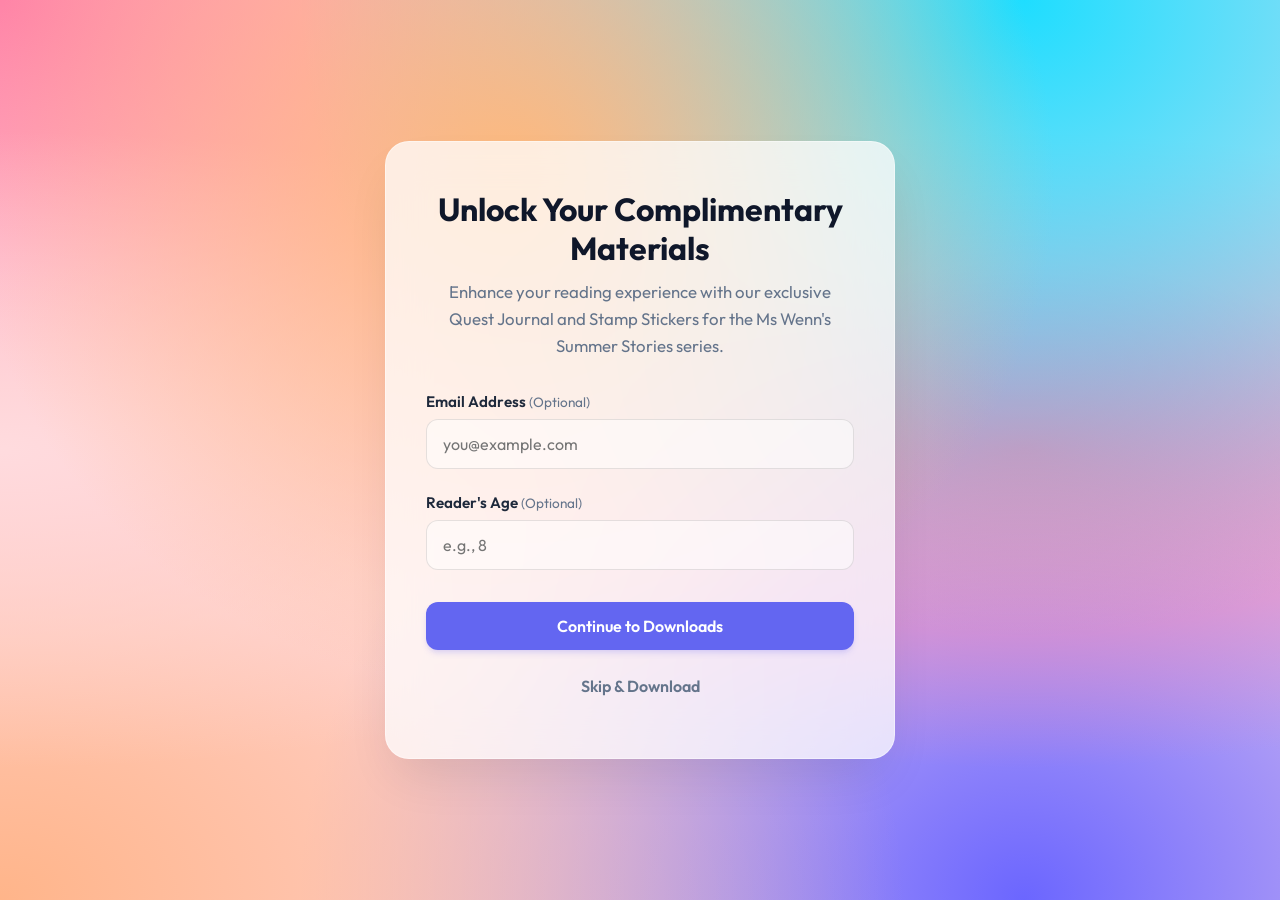
==== index.html @ 92ceae3c "Update index.html" ====
<!DOCTYPE html>
<html lang="en">
<head>
    <meta charset="UTF-8">
    <meta name="viewport" content="width=device-width, initial-scale=1.0">
    <title>Ms Wenn's Summer Stories - Complimentary Downloads</title>
    <meta name="description" content="Download complimentary materials like the Quest Journal and Stamp Stickers for the Ms Wenn's Summer Stories books.">
    
    <!-- Google Fonts: Outfit -->
    <link rel="preconnect" href="https://fonts.googleapis.com">
    <link rel="preconnect" href="https://fonts.gstatic.com" crossorigin>
    <link href="https://fonts.googleapis.com/css2?family=Outfit:wght@300;400;600;700&display=swap" rel="stylesheet">
    
    <link rel="stylesheet" href="style.css">
</head>
<body>
    <div class="background-mesh"></div>
    
    <main class="container">
        <div class="glass-card">
            <header class="header">
                <h1>Unlock Your Complimentary Materials</h1>
                <p>Enhance your reading experience with our exclusive Quest Journal and Stamp Stickers for the Ms Wenn's Summer Stories series.</p>
            </header>

            <!-- Form Section -->
            <section id="form-section" class="active">
                <form id="reader-form" action="https://formspree.io/f/xykqrldy" method="POST">
                    <div class="input-group">
                        <label for="email">Email Address <span class="optional">(Optional)</span></label>
                        <input type="email" id="email" name="email" placeholder="you@example.com">
                    </div>
                    <div class="input-group">
                        <label for="age">Reader's Age <span class="optional">(Optional)</span></label>
                        <input type="number" id="age" name="age" placeholder="e.g., 8" min="1" max="100">
                    </div>
                    <div class="button-group">
                        <button type="submit" class="btn btn-primary" id="btn-submit">Continue to Downloads</button>
                        <button type="button" class="btn btn-text" id="btn-skip">Skip & Download</button>
                    </div>
                </form>
            </section>

            <!-- Download Section (Hidden by default) -->
            <section id="download-section" class="hidden">
                <div class="success-message">
                    <svg xmlns="http://www.w3.org/2000/svg" width="48" height="48" viewBox="0 0 24 24" fill="none" stroke="currentColor" stroke-width="2" stroke-linecap="round" stroke-linejoin="round" class="check-icon"><polyline points="20 6 9 17 4 12"></polyline></svg>
                    <h2>You're all set!</h2>
                    <p>Your complimentary PDFs are ready for download.</p>
                </div>
                
                <div class="download-links">
                    <a href="Miss Wren's Summer Stories - Quest Journal.pdf" download class="btn btn-download">
                        <svg xmlns="http://www.w3.org/2000/svg" width="20" height="20" viewBox="0 0 24 24" fill="none" stroke="currentColor" stroke-width="2" stroke-linecap="round" stroke-linejoin="round"><path d="M21 15v4a2 2 0 0 1-2 2H5a2 2 0 0 1-2-2v-4"></path><polyline points="7 10 12 15 17 10"></polyline><line x1="12" y1="15" x2="12" y2="3"></line></svg>
                        Download Quest Journal
                    </a>
                    <a href="Miss Wren's Summer Stories - Stamp Stickers.pdf" download class="btn btn-download">
                        <svg xmlns="http://www.w3.org/2000/svg" width="20" height="20" viewBox="0 0 24 24" fill="none" stroke="currentColor" stroke-width="2" stroke-linecap="round" stroke-linejoin="round"><path d="M21 15v4a2 2 0 0 1-2 2H5a2 2 0 0 1-2-2v-4"></path><polyline points="7 10 12 15 17 10"></polyline><line x1="12" y1="15" x2="12" y2="3"></line></svg>
                        Download Stamp Stickers
                    </a>
                </div>
            </section>
        </div>
    </main>

    <script src="script.js"></script>
</body>
</html>
---- style.css ----
:root {
    --primary: #6366f1;
    --primary-hover: #4f46e5;
    --text-main: #1e293b;
    --text-muted: #64748b;
    --bg-input: rgba(255, 255, 255, 0.5);
    --glass-bg: rgba(255, 255, 255, 0.75);
    --glass-border: rgba(255, 255, 255, 0.4);
    --shadow: 0 25px 50px -12px rgba(0, 0, 0, 0.1);
}

* {
    margin: 0;
    padding: 0;
    box-sizing: border-box;
}

body {
    font-family: 'Outfit', sans-serif;
    color: var(--text-main);
    min-height: 100vh;
    display: flex;
    justify-content: center;
    align-items: center;
    position: relative;
    overflow-x: hidden;
    background: #f8fafc;
}

/* Beautiful vibrant animated background */
.background-mesh {
    position: absolute;
    top: 0;
    left: 0;
    width: 100%;
    height: 100%;
    background-color: #ffdeeb;
    background-image: 
        radial-gradient(at 40% 20%, hsla(28,100%,74%,1) 0px, transparent 50%),
        radial-gradient(at 80% 0%, hsla(189,100%,56%,1) 0px, transparent 50%),
        radial-gradient(at 0% 50%, hsla(355,100%,93%,1) 0px, transparent 50%),
        radial-gradient(at 80% 50%, hsla(340,100%,76%,1) 0px, transparent 50%),
        radial-gradient(at 0% 100%, hsla(22,100%,77%,1) 0px, transparent 50%),
        radial-gradient(at 80% 100%, hsla(242,100%,70%,1) 0px, transparent 50%),
        radial-gradient(at 0% 0%, hsla(343,100%,76%,1) 0px, transparent 50%);
    z-index: -1;
    animation: pulse 15s ease-in-out infinite alternate;
}

@keyframes pulse {
    0% { transform: scale(1); }
    100% { transform: scale(1.05); }
}

.container {
    width: 100%;
    max-width: 550px;
    padding: 20px;
    z-index: 1;
}

/* Glassmorphism Card */
.glass-card {
    background: var(--glass-bg);
    backdrop-filter: blur(20px);
    -webkit-backdrop-filter: blur(20px);
    border: 1px solid var(--glass-border);
    border-radius: 24px;
    padding: 48px 40px;
    box-shadow: var(--shadow);
    transition: all 0.3s ease;
}

.header {
    text-align: center;
    margin-bottom: 32px;
}

.header h1 {
    font-size: 2rem;
    font-weight: 700;
    margin-bottom: 12px;
    color: #0f172a;
    line-height: 1.2;
}

.header p {
    font-size: 1.05rem;
    color: var(--text-muted);
    line-height: 1.6;
}

/* Form Styles */
.input-group {
    margin-bottom: 24px;
}

.input-group label {
    display: block;
    font-weight: 600;
    margin-bottom: 8px;
    font-size: 0.95rem;
}

.optional {
    font-weight: 400;
    color: var(--text-muted);
    font-size: 0.85rem;
}

.input-group input {
    width: 100%;
    padding: 14px 16px;
    border-radius: 12px;
    border: 1px solid rgba(0, 0, 0, 0.1);
    background: var(--bg-input);
    font-family: 'Outfit', sans-serif;
    font-size: 1rem;
    transition: all 0.2s;
    outline: none;
}

.input-group input:focus {
    border-color: var(--primary);
    box-shadow: 0 0 0 4px rgba(99, 102, 241, 0.1);
    background: white;
}

/* Buttons */
.button-group {
    display: flex;
    flex-direction: column;
    gap: 12px;
    margin-top: 32px;
}

.btn {
    display: inline-flex;
    align-items: center;
    justify-content: center;
    gap: 8px;
    width: 100%;
    padding: 14px 24px;
    border-radius: 12px;
    font-family: 'Outfit', sans-serif;
    font-size: 1rem;
    font-weight: 600;
    cursor: pointer;
    transition: all 0.2s;
    border: none;
    text-decoration: none;
}

.btn-primary {
    background: var(--primary);
    color: white;
    box-shadow: 0 4px 6px -1px rgba(99, 102, 241, 0.2), 0 2px 4px -2px rgba(99, 102, 241, 0.1);
}

.btn-primary:hover {
    background: var(--primary-hover);
    transform: translateY(-2px);
    box-shadow: 0 10px 15px -3px rgba(99, 102, 241, 0.3), 0 4px 6px -4px rgba(99, 102, 241, 0.2);
}

.btn-text {
    background: transparent;
    color: var(--text-muted);
}

.btn-text:hover {
    color: var(--text-main);
    background: rgba(0,0,0,0.05);
}

.btn-download {
    background: #0f172a;
    color: white;
    margin-bottom: 12px;
}

.btn-download:hover {
    background: #1e293b;
    transform: translateY(-2px);
    box-shadow: 0 10px 15px -3px rgba(0, 0, 0, 0.2);
}

/* Transitions for sections */
.active {
    display: block;
    animation: fadeIn 0.4s ease forwards;
}

.hidden {
    display: none;
}

@keyframes fadeIn {
    from { opacity: 0; transform: translateY(10px); }
    to { opacity: 1; transform: translateY(0); }
}

/* Success Message */
.success-message {
    text-align: center;
    margin-bottom: 32px;
}

.check-icon {
    color: #10b981;
    margin-bottom: 16px;
    background: rgba(16, 185, 129, 0.1);
    padding: 12px;
    border-radius: 50%;
}

.success-message h2 {
    font-size: 1.5rem;
    margin-bottom: 8px;
    color: #0f172a;
}

.success-message p {
    color: var(--text-muted);
}

@media (max-width: 600px) {
    .glass-card {
        padding: 32px 24px;
        border-radius: 20px;
    }
}
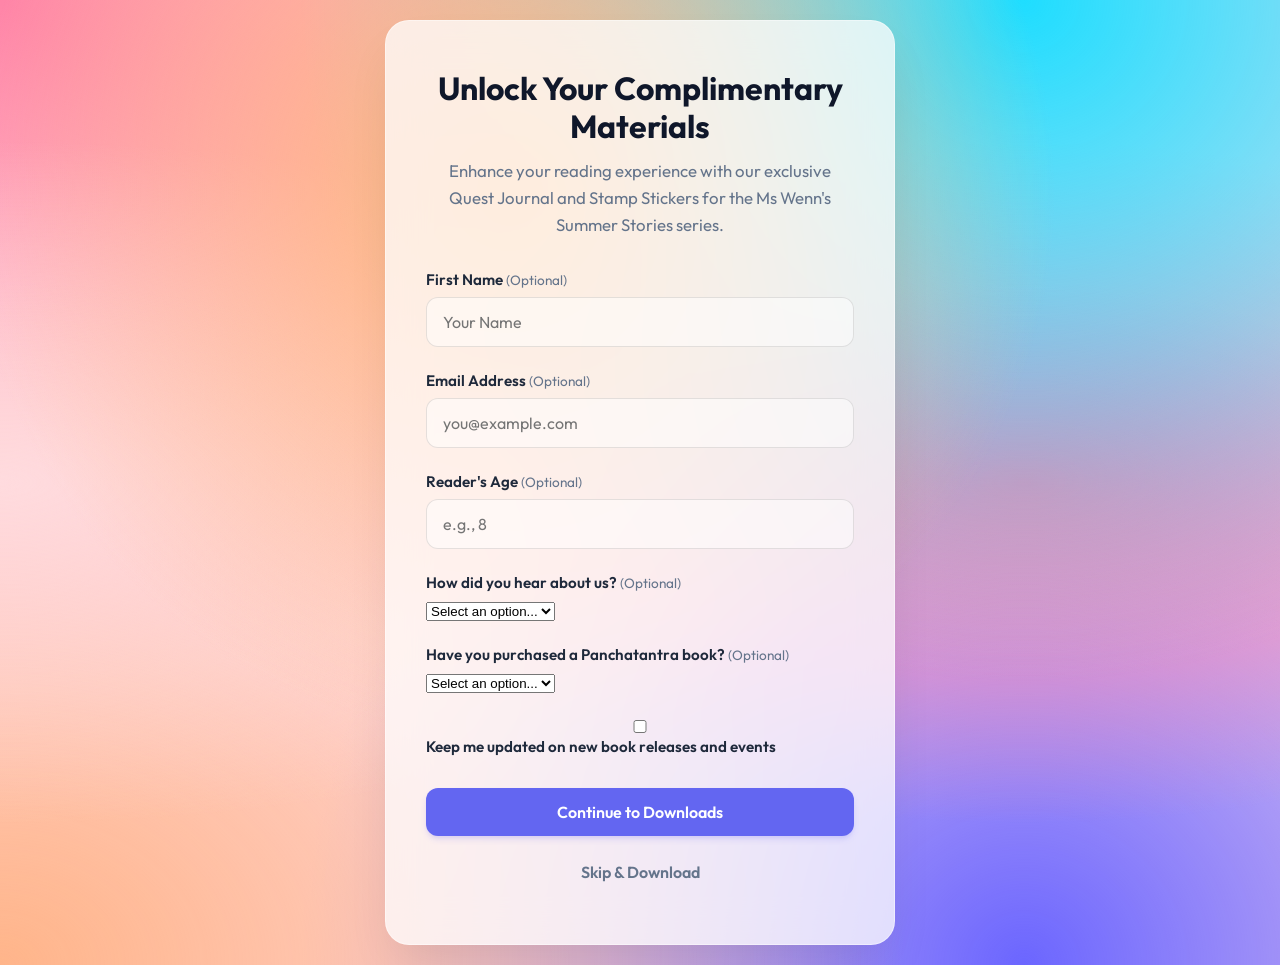
==== commit 4cc4b1f3: "Update index.html" ====
--- a/index.html
+++ b/index.html
@@ -27,12 +27,39 @@
             <section id="form-section" class="active">
                 <form id="reader-form" action="https://formspree.io/f/xykqrldy" method="POST">
                     <div class="input-group">
+                        <label for="name">First Name <span class="optional">(Optional)</span></label>
+                        <input type="text" id="name" name="name" placeholder="Your Name">
+                    </div>
+                    <div class="input-group">
                         <label for="email">Email Address <span class="optional">(Optional)</span></label>
                         <input type="email" id="email" name="email" placeholder="you@example.com">
                     </div>
                     <div class="input-group">
                         <label for="age">Reader's Age <span class="optional">(Optional)</span></label>
                         <input type="number" id="age" name="age" placeholder="e.g., 8" min="1" max="100">
+                    </div>
+                    <div class="input-group">
+                        <label for="source">How did you hear about us? <span class="optional">(Optional)</span></label>
+                        <select id="source" name="source">
+                            <option value="" disabled selected>Select an option...</option>
+                            <option value="amazon">Amazon</option>
+                            <option value="bookstore">Bookstore</option>
+                            <option value="social_media">Social Media</option>
+                            <option value="friend">Friend / Family</option>
+                            <option value="other">Other</option>
+                        </select>
+                    </div>
+                    <div class="input-group">
+                        <label for="purchased">Have you purchased a Panchatantra book? <span class="optional">(Optional)</span></label>
+                        <select id="purchased" name="purchased">
+                            <option value="" disabled selected>Select an option...</option>
+                            <option value="yes">Yes</option>
+                            <option value="no">No, not yet</option>
+                        </select>
+                    </div>
+                    <div class="input-group checkbox-group">
+                        <input type="checkbox" id="newsletter" name="newsletter" value="yes">
+                        <label for="newsletter">Keep me updated on new book releases and events</label>
                     </div>
                     <div class="button-group">
                         <button type="submit" class="btn btn-primary" id="btn-submit">Continue to Downloads</button>
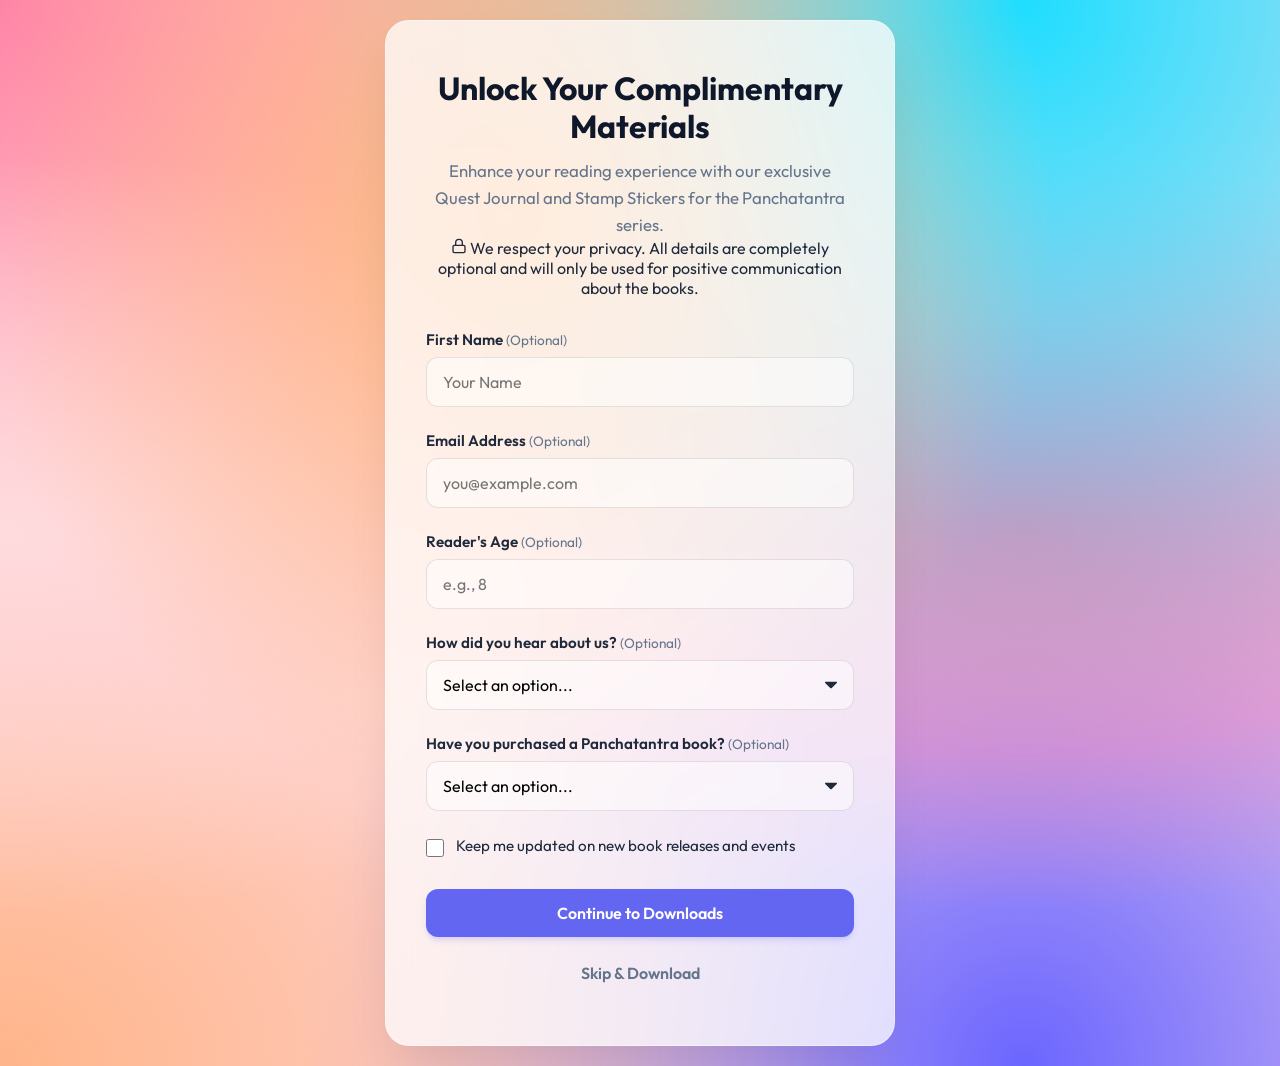
==== commit 7435b86d: "Update index.html" ====
--- a/index.html
+++ b/index.html
@@ -20,7 +20,11 @@
         <div class="glass-card">
             <header class="header">
                 <h1>Unlock Your Complimentary Materials</h1>
-                <p>Enhance your reading experience with our exclusive Quest Journal and Stamp Stickers for the Ms Wenn's Summer Stories series.</p>
+                <p>Enhance your reading experience with our exclusive Quest Journal and Stamp Stickers for the Panchatantra series.</p>
+                <div class="privacy-note">
+                    <svg xmlns="http://www.w3.org/2000/svg" width="16" height="16" viewBox="0 0 24 24" fill="none" stroke="currentColor" stroke-width="2" stroke-linecap="round" stroke-linejoin="round"><rect x="3" y="11" width="18" height="11" rx="2" ry="2"></rect><path d="M7 11V7a5 5 0 0 1 10 0v4"></path></svg>
+                    <span>We respect your privacy. All details are completely optional and will only be used for positive communication about the books.</span>
+                </div>
             </header>
 
             <!-- Form Section -->
--- a/style.css
+++ b/style.css
@@ -108,7 +108,10 @@
     font-size: 0.85rem;
 }
 
-.input-group input {
+.input-group input[type="text"],
+.input-group input[type="email"],
+.input-group input[type="number"],
+.input-group select {
     width: 100%;
     padding: 14px 16px;
     border-radius: 12px;
@@ -118,12 +121,47 @@
     font-size: 1rem;
     transition: all 0.2s;
     outline: none;
-}
-
-.input-group input:focus {
+    -webkit-appearance: none;
+    -moz-appearance: none;
+    appearance: none;
+}
+
+.input-group select {
+    background-image: url("data:image/svg+xml;charset=US-ASCII,%3Csvg%20xmlns%3D%22http%3A%2F%2Fwww.w3.org%2F2000%2Fsvg%22%20width%3D%22292.4%22%20height%3D%22292.4%22%3E%3Cpath%20fill%3D%22%231e293b%22%20d%3D%22M287%2069.4a17.6%2017.6%200%200%200-13-5.4H18.4c-5%200-9.3%201.8-12.9%205.4A17.6%2017.6%200%200%200%200%2082.2c0%205%201.8%209.3%205.4%2012.9l128%20127.9c3.6%203.6%207.8%205.4%2012.8%205.4s9.2-1.8%2012.8-5.4L287%2095c3.5-3.5%205.4-7.8%205.4-12.8%200-5-1.9-9.2-5.5-12.8z%22%2F%3E%3C%2Fsvg%3E");
+    background-repeat: no-repeat;
+    background-position: right 16px top 50%;
+    background-size: 12px auto;
+}
+
+.input-group input[type="text"]:focus,
+.input-group input[type="email"]:focus,
+.input-group input[type="number"]:focus,
+.input-group select:focus {
     border-color: var(--primary);
     box-shadow: 0 0 0 4px rgba(99, 102, 241, 0.1);
     background: white;
+}
+
+.checkbox-group {
+    display: flex;
+    align-items: flex-start;
+    gap: 12px;
+}
+
+.checkbox-group input[type="checkbox"] {
+    margin-top: 4px;
+    width: 18px;
+    height: 18px;
+    accent-color: var(--primary);
+    cursor: pointer;
+}
+
+.checkbox-group label {
+    margin-bottom: 0;
+    font-weight: 400;
+    color: var(--text-main);
+    line-height: 1.4;
+    cursor: pointer;
 }
 
 /* Buttons */
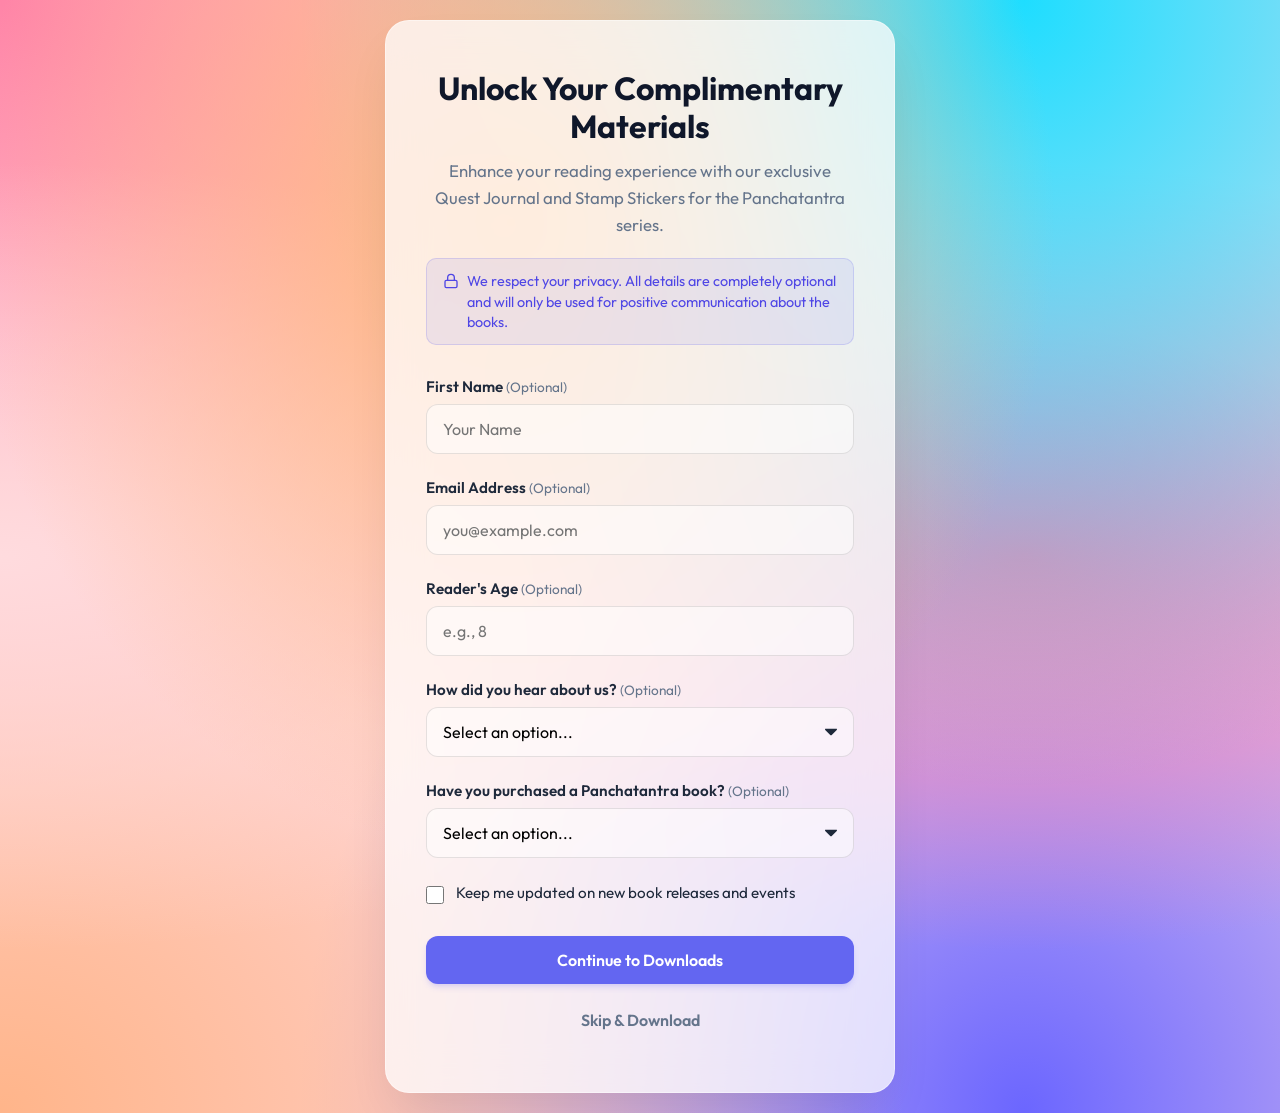
==== commit cfc96959: "updated" ====
--- a/index.html
+++ b/index.html
@@ -3,8 +3,8 @@
 <head>
     <meta charset="UTF-8">
     <meta name="viewport" content="width=device-width, initial-scale=1.0">
-    <title>Ms Wenn's Summer Stories - Complimentary Downloads</title>
-    <meta name="description" content="Download complimentary materials like the Quest Journal and Stamp Stickers for the Ms Wenn's Summer Stories books.">
+    <title>Ms Wren's Summer Stories - Complimentary Downloads</title>
+    <meta name="description" content="Download complimentary materials like the Quest Journal and Stamp Stickers for the Ms Wren's Summer Stories books.">
     
     <!-- Google Fonts: Outfit -->
     <link rel="preconnect" href="https://fonts.googleapis.com">
@@ -65,6 +65,10 @@
                         <input type="checkbox" id="newsletter" name="newsletter" value="yes">
                         <label for="newsletter">Keep me updated on new book releases and events</label>
                     </div>
+                    <div id="form-error" class="form-error hidden">
+                        <svg xmlns="http://www.w3.org/2000/svg" width="16" height="16" viewBox="0 0 24 24" fill="none" stroke="currentColor" stroke-width="2" stroke-linecap="round" stroke-linejoin="round"><circle cx="12" cy="12" r="10"></circle><line x1="12" y1="8" x2="12" y2="12"></line><line x1="12" y1="16" x2="12.01" y2="16"></line></svg>
+                        <span>Please provide an email to subscribe, or click 'Skip & Download' to proceed directly.</span>
+                    </div>
                     <div class="button-group">
                         <button type="submit" class="btn btn-primary" id="btn-submit">Continue to Downloads</button>
                         <button type="button" class="btn btn-text" id="btn-skip">Skip & Download</button>
@@ -77,18 +81,35 @@
                 <div class="success-message">
                     <svg xmlns="http://www.w3.org/2000/svg" width="48" height="48" viewBox="0 0 24 24" fill="none" stroke="currentColor" stroke-width="2" stroke-linecap="round" stroke-linejoin="round" class="check-icon"><polyline points="20 6 9 17 4 12"></polyline></svg>
                     <h2>You're all set!</h2>
-                    <p>Your complimentary PDFs are ready for download.</p>
+                    <p>You can securely view and print the materials right here in your browser, or download the PDF versions to your computer.</p>
                 </div>
                 
-                <div class="download-links">
-                    <a href="Miss Wren's Summer Stories - Quest Journal.pdf" download class="btn btn-download">
-                        <svg xmlns="http://www.w3.org/2000/svg" width="20" height="20" viewBox="0 0 24 24" fill="none" stroke="currentColor" stroke-width="2" stroke-linecap="round" stroke-linejoin="round"><path d="M21 15v4a2 2 0 0 1-2 2H5a2 2 0 0 1-2-2v-4"></path><polyline points="7 10 12 15 17 10"></polyline><line x1="12" y1="15" x2="12" y2="3"></line></svg>
-                        Download Quest Journal
-                    </a>
-                    <a href="Miss Wren's Summer Stories - Stamp Stickers.pdf" download class="btn btn-download">
-                        <svg xmlns="http://www.w3.org/2000/svg" width="20" height="20" viewBox="0 0 24 24" fill="none" stroke="currentColor" stroke-width="2" stroke-linecap="round" stroke-linejoin="round"><path d="M21 15v4a2 2 0 0 1-2 2H5a2 2 0 0 1-2-2v-4"></path><polyline points="7 10 12 15 17 10"></polyline><line x1="12" y1="15" x2="12" y2="3"></line></svg>
-                        Download Stamp Stickers
-                    </a>
+                <div class="download-group">
+                    <h3>Quest Journal</h3>
+                    <div class="button-row">
+                        <a href="Miss_Wren_s_Summer_Stories_-_Quest_Journal.html" target="_blank" class="btn btn-secondary">
+                            <svg xmlns="http://www.w3.org/2000/svg" width="20" height="20" viewBox="0 0 24 24" fill="none" stroke="currentColor" stroke-width="2" stroke-linecap="round" stroke-linejoin="round"><path d="M1 12s4-8 11-8 11 8 11 8-4 8-11 8-11-8-11-8z"></path><circle cx="12" cy="12" r="3"></circle></svg>
+                            View in Browser
+                        </a>
+                        <a href="Miss_Wren_s_Summer_Stories_-_Quest_Journal.pdf" download class="btn btn-download">
+                            <svg xmlns="http://www.w3.org/2000/svg" width="20" height="20" viewBox="0 0 24 24" fill="none" stroke="currentColor" stroke-width="2" stroke-linecap="round" stroke-linejoin="round"><path d="M21 15v4a2 2 0 0 1-2 2H5a2 2 0 0 1-2-2v-4"></path><polyline points="7 10 12 15 17 10"></polyline><line x1="12" y1="15" x2="12" y2="3"></line></svg>
+                            Download PDF
+                        </a>
+                    </div>
+                </div>
+
+                <div class="download-group">
+                    <h3>Stamp Stickers</h3>
+                    <div class="button-row">
+                        <a href="Miss_Wren_s_Summer_Stories_-_Stamp_Stickers.html" target="_blank" class="btn btn-secondary">
+                            <svg xmlns="http://www.w3.org/2000/svg" width="20" height="20" viewBox="0 0 24 24" fill="none" stroke="currentColor" stroke-width="2" stroke-linecap="round" stroke-linejoin="round"><path d="M1 12s4-8 11-8 11 8 11 8-4 8-11 8-11-8-11-8z"></path><circle cx="12" cy="12" r="3"></circle></svg>
+                            View in Browser
+                        </a>
+                        <a href="Miss_Wren_s_Summer_Stories_-_Stamp_Stickers.pdf" download class="btn btn-download">
+                            <svg xmlns="http://www.w3.org/2000/svg" width="20" height="20" viewBox="0 0 24 24" fill="none" stroke="currentColor" stroke-width="2" stroke-linecap="round" stroke-linejoin="round"><path d="M21 15v4a2 2 0 0 1-2 2H5a2 2 0 0 1-2-2v-4"></path><polyline points="7 10 12 15 17 10"></polyline><line x1="12" y1="15" x2="12" y2="3"></line></svg>
+                            Download PDF
+                        </a>
+                    </div>
                 </div>
             </section>
         </div>
--- a/style.css
+++ b/style.css
@@ -90,6 +90,26 @@
     line-height: 1.6;
 }
 
+.privacy-note {
+    display: flex;
+    align-items: flex-start;
+    gap: 8px;
+    background: rgba(99, 102, 241, 0.1);
+    border: 1px solid rgba(99, 102, 241, 0.2);
+    color: #4f46e5;
+    padding: 12px 16px;
+    border-radius: 10px;
+    font-size: 0.9rem;
+    margin-top: 20px;
+    text-align: left;
+    line-height: 1.4;
+}
+
+.privacy-note svg {
+    flex-shrink: 0;
+    margin-top: 2px;
+}
+
 /* Form Styles */
 .input-group {
     margin-bottom: 24px;
@@ -164,6 +184,32 @@
     cursor: pointer;
 }
 
+.form-error {
+    display: flex;
+    align-items: center;
+    gap: 8px;
+    color: #ef4444;
+    background: rgba(239, 68, 68, 0.1);
+    padding: 12px 16px;
+    border-radius: 10px;
+    margin-top: 16px;
+    margin-bottom: -16px;
+    font-size: 0.9rem;
+    font-weight: 500;
+    opacity: 0;
+    transform: translateY(-5px);
+    transition: all 0.3s ease;
+}
+
+.form-error.visible {
+    opacity: 1;
+    transform: translateY(0);
+}
+
+.form-error.hidden {
+    display: none;
+}
+
 /* Buttons */
 .button-group {
     display: flex;
@@ -211,16 +257,55 @@
     background: rgba(0,0,0,0.05);
 }
 
+.btn-secondary {
+    background: white;
+    color: var(--text-main);
+    border: 1px solid rgba(0,0,0,0.1);
+}
+
+.btn-secondary:hover {
+    background: #f8fafc;
+    border-color: rgba(0,0,0,0.2);
+    transform: translateY(-2px);
+    box-shadow: 0 4px 6px -1px rgba(0, 0, 0, 0.1);
+}
+
 .btn-download {
     background: #0f172a;
     color: white;
-    margin-bottom: 12px;
+    margin-bottom: 0;
 }
 
 .btn-download:hover {
     background: #1e293b;
     transform: translateY(-2px);
     box-shadow: 0 10px 15px -3px rgba(0, 0, 0, 0.2);
+}
+
+.download-group {
+    background: rgba(255, 255, 255, 0.4);
+    border: 1px solid rgba(255, 255, 255, 0.5);
+    border-radius: 16px;
+    padding: 20px;
+    margin-bottom: 20px;
+}
+
+.download-group h3 {
+    margin-bottom: 16px;
+    color: #1e293b;
+    font-size: 1.1rem;
+    text-align: center;
+}
+
+.button-row {
+    display: flex;
+    gap: 12px;
+    flex-wrap: wrap;
+}
+
+.button-row .btn {
+    flex: 1;
+    min-width: 140px;
 }
 
 /* Transitions for sections */
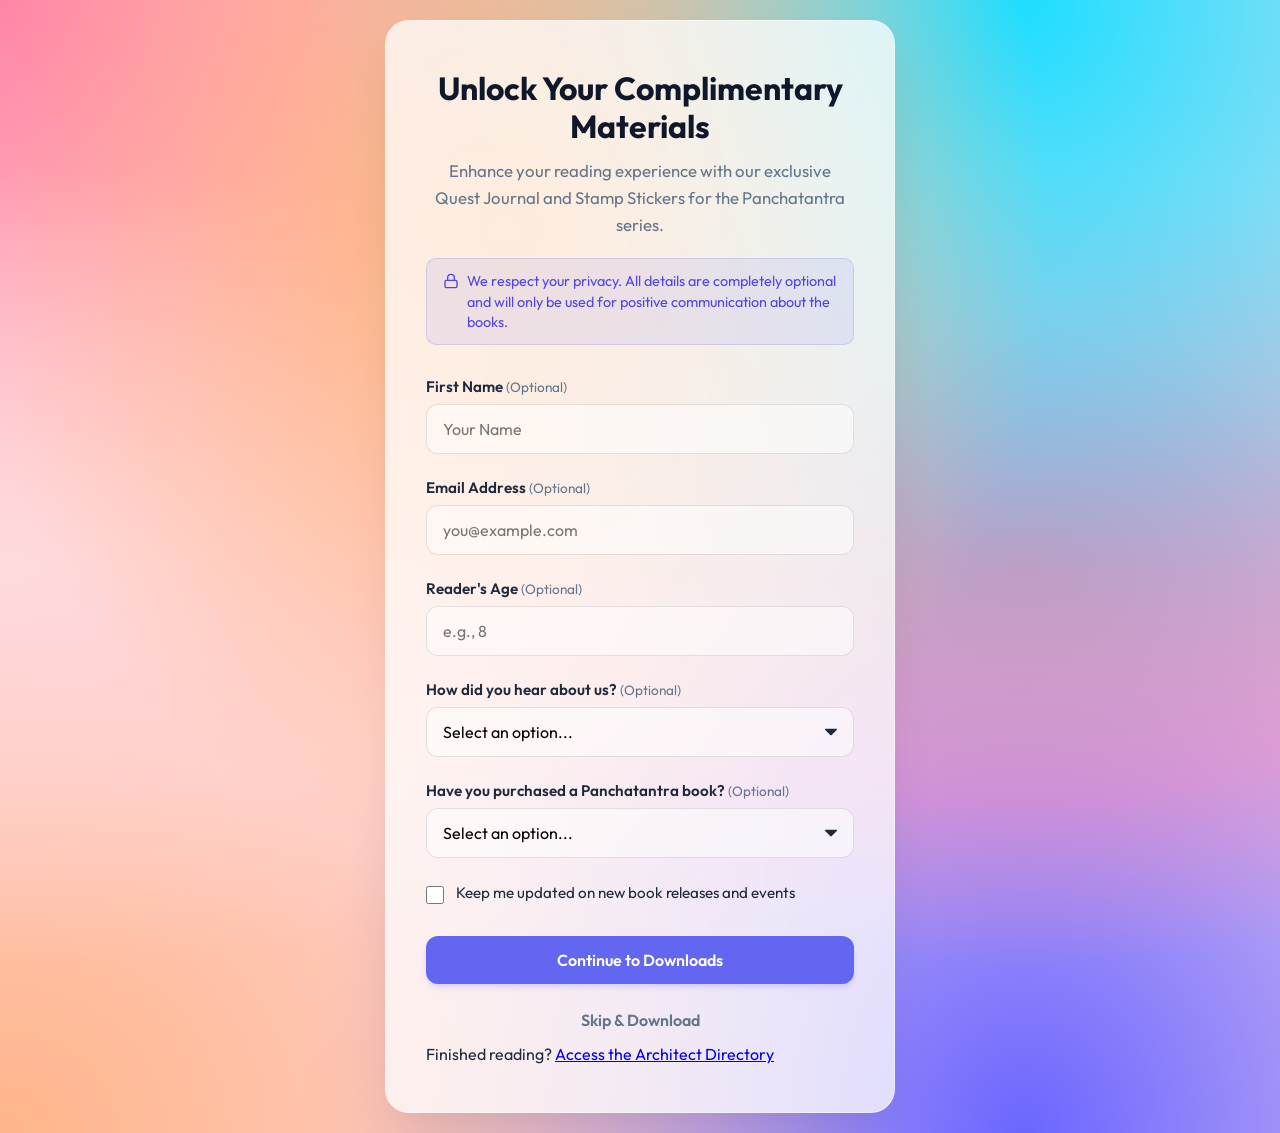
==== commit 094cbc2e: "Finalized" ====
--- a/index.html
+++ b/index.html
@@ -112,6 +112,9 @@
                     </div>
                 </div>
             </section>
+            <footer class="card-footer">
+                <p>Finished reading? <a href="architect.html" class="secret-link">Access the Architect Directory</a></p>
+            </footer>
         </div>
     </main>
 
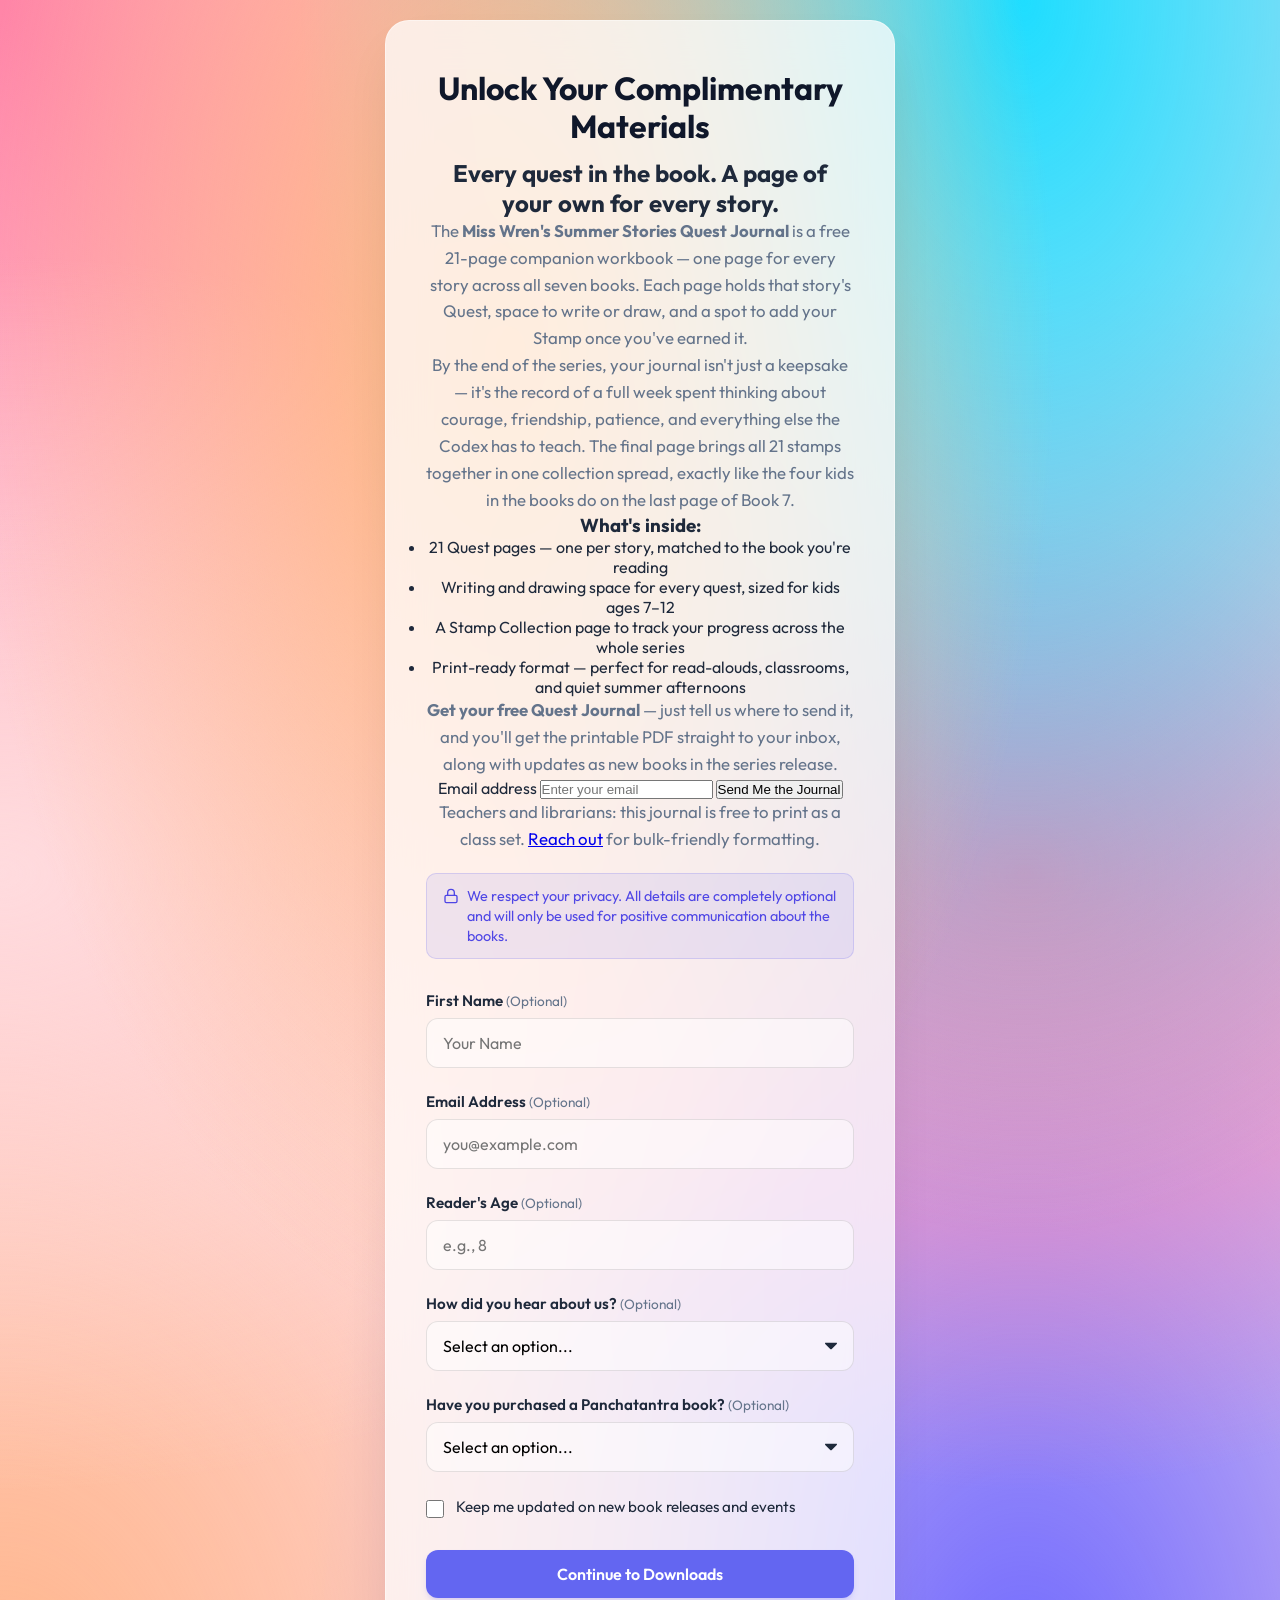
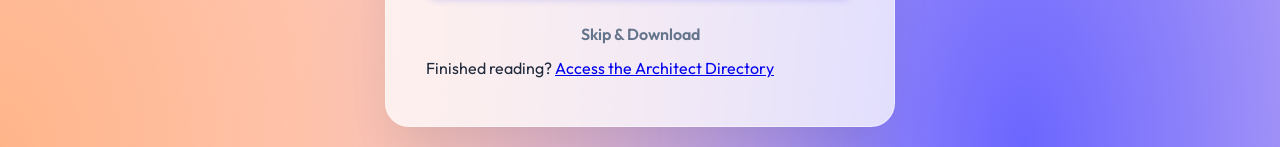
==== commit 631ebf54: "Update index.html" ====
--- a/index.html
+++ b/index.html
@@ -20,7 +20,59 @@
         <div class="glass-card">
             <header class="header">
                 <h1>Unlock Your Complimentary Materials</h1>
-                <p>Enhance your reading experience with our exclusive Quest Journal and Stamp Stickers for the Panchatantra series.</p>
+                <div class="quest-journal-promo">
+                      <h2 class="qj-headline">Every quest in the book. A page of your own for every story.</h2>
+                     
+                      <p class="qj-intro">
+                        The <strong>Miss Wren's Summer Stories Quest Journal</strong> is a free 21-page
+                        companion workbook — one page for every story across all seven books. Each page
+                        holds that story's Quest, space to write or draw, and a spot to add your Stamp
+                        once you've earned it.
+                      </p>
+                     
+                      <p class="qj-body">
+                        By the end of the series, your journal isn't just a keepsake — it's the record
+                        of a full week spent thinking about courage, friendship, patience, and everything
+                        else the Codex has to teach. The final page brings all 21 stamps together in one
+                        collection spread, exactly like the four kids in the books do on the last page
+                        of Book 7.
+                      </p>
+                     
+                      <div class="qj-features">
+                        <h3 class="qj-features-title">What's inside:</h3>
+                        <ul class="qj-features-list">
+                          <li>21 Quest pages — one per story, matched to the book you're reading</li>
+                          <li>Writing and drawing space for every quest, sized for kids ages 7–12</li>
+                          <li>A Stamp Collection page to track your progress across the whole series</li>
+                          <li>Print-ready format — perfect for read-alouds, classrooms, and quiet summer afternoons</li>
+                        </ul>
+                      </div>
+                     
+                      <div class="qj-cta">
+                        <p class="qj-cta-text">
+                          <strong>Get your free Quest Journal</strong> — just tell us where to send it,
+                          and you'll get the printable PDF straight to your inbox, along with updates
+                          as new books in the series release.
+                        </p>
+                        <form class="qj-signup-form" action="#" method="post">
+                          <label for="qj-email" class="qj-visually-hidden">Email address</label>
+                          <input
+                            type="email"
+                            id="qj-email"
+                            name="email"
+                            placeholder="Enter your email"
+                            required
+                          />
+                          <button type="submit">Send Me the Journal</button>
+                        </form>
+                      </div>
+                     
+                      <p class="qj-footnote">
+                        Teachers and librarians: this journal is free to print as a class set.
+                        <a href="#contact">Reach out</a> for bulk-friendly formatting.
+                      </p>
+                     
+                    </div>
                 <div class="privacy-note">
                     <svg xmlns="http://www.w3.org/2000/svg" width="16" height="16" viewBox="0 0 24 24" fill="none" stroke="currentColor" stroke-width="2" stroke-linecap="round" stroke-linejoin="round"><rect x="3" y="11" width="18" height="11" rx="2" ry="2"></rect><path d="M7 11V7a5 5 0 0 1 10 0v4"></path></svg>
                     <span>We respect your privacy. All details are completely optional and will only be used for positive communication about the books.</span>
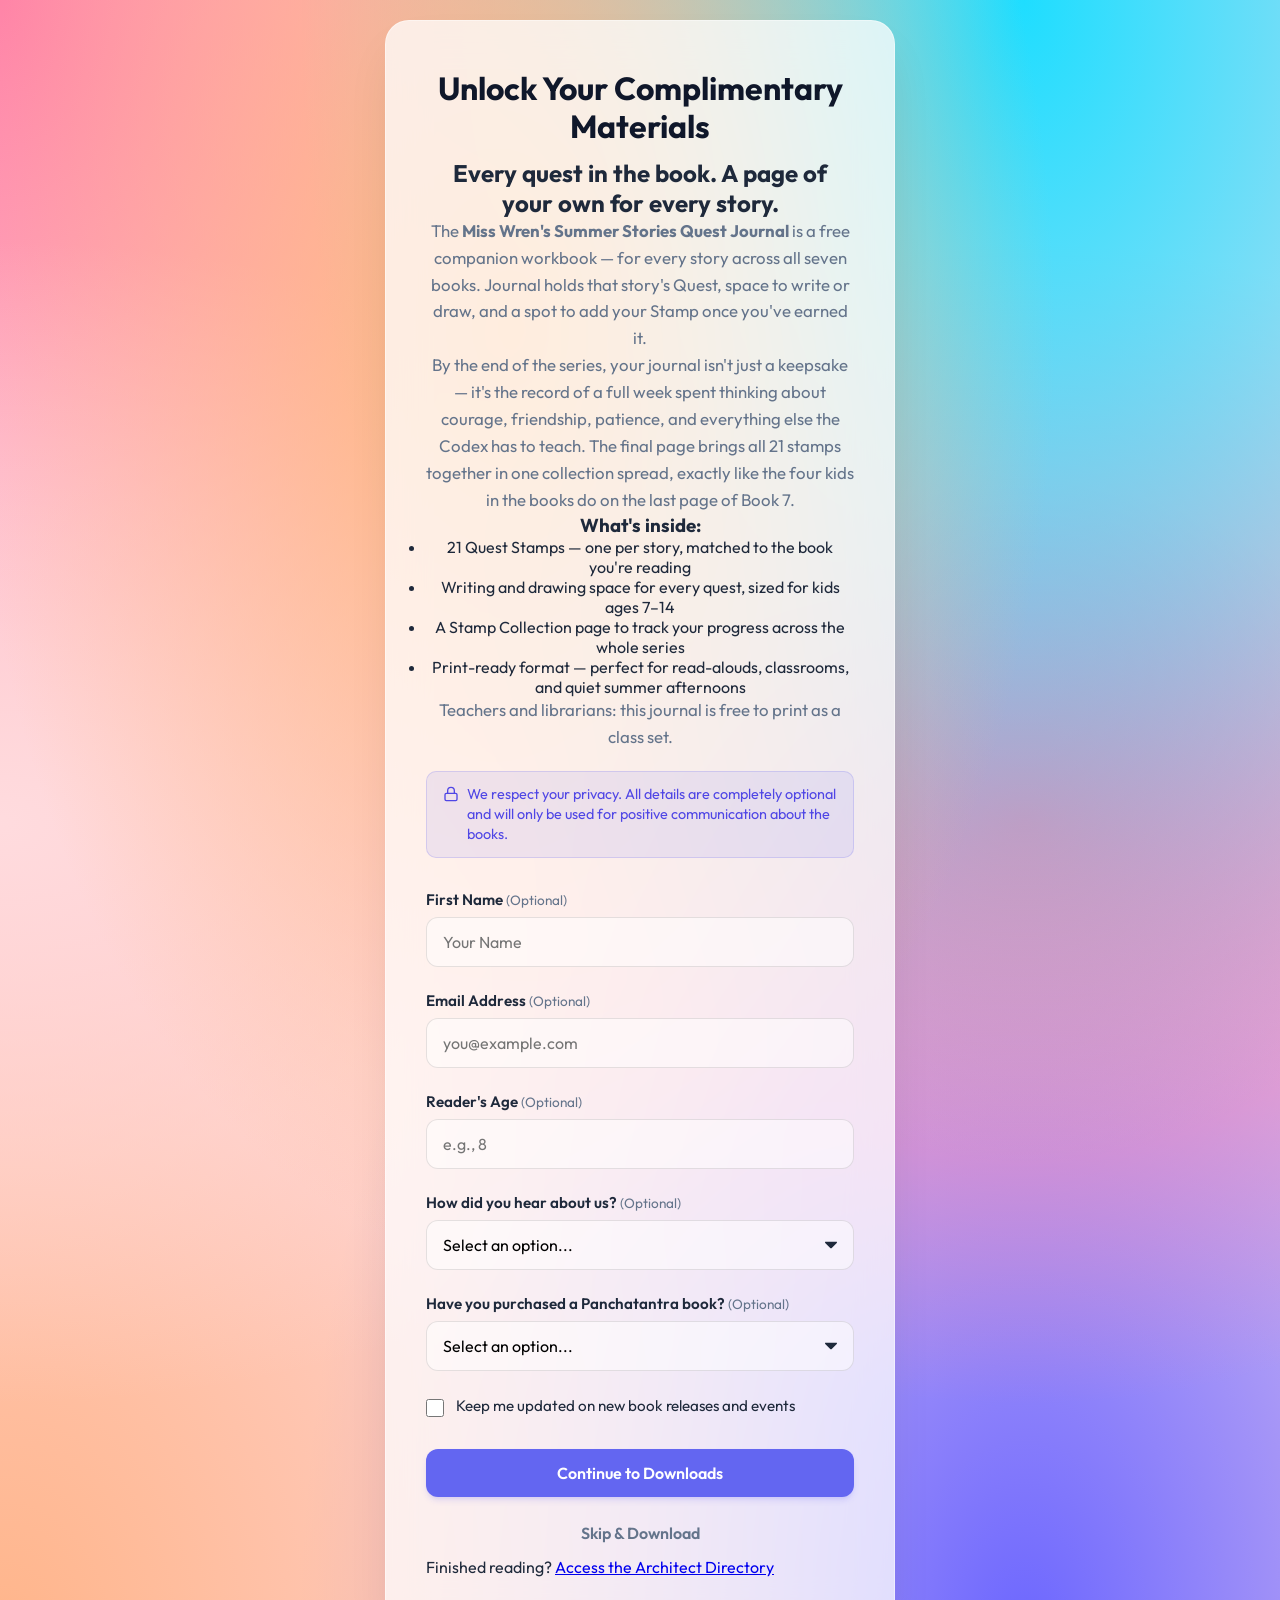
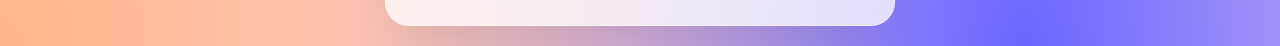
==== commit d7124692: "Update index.html" ====
--- a/index.html
+++ b/index.html
@@ -24,8 +24,8 @@
                       <h2 class="qj-headline">Every quest in the book. A page of your own for every story.</h2>
                      
                       <p class="qj-intro">
-                        The <strong>Miss Wren's Summer Stories Quest Journal</strong> is a free 21-page
-                        companion workbook — one page for every story across all seven books. Each page
+                        The <strong>Miss Wren's Summer Stories Quest Journal</strong> is a free 
+                        companion workbook — for every story across all seven books. Journal
                         holds that story's Quest, space to write or draw, and a spot to add your Stamp
                         once you've earned it.
                       </p>
@@ -41,35 +41,14 @@
                       <div class="qj-features">
                         <h3 class="qj-features-title">What's inside:</h3>
                         <ul class="qj-features-list">
-                          <li>21 Quest pages — one per story, matched to the book you're reading</li>
-                          <li>Writing and drawing space for every quest, sized for kids ages 7–12</li>
+                          <li>21 Quest Stamps — one per story, matched to the book you're reading</li>
+                          <li>Writing and drawing space for every quest, sized for kids ages 7–14</li>
                           <li>A Stamp Collection page to track your progress across the whole series</li>
                           <li>Print-ready format — perfect for read-alouds, classrooms, and quiet summer afternoons</li>
                         </ul>
                       </div>
-                     
-                      <div class="qj-cta">
-                        <p class="qj-cta-text">
-                          <strong>Get your free Quest Journal</strong> — just tell us where to send it,
-                          and you'll get the printable PDF straight to your inbox, along with updates
-                          as new books in the series release.
-                        </p>
-                        <form class="qj-signup-form" action="#" method="post">
-                          <label for="qj-email" class="qj-visually-hidden">Email address</label>
-                          <input
-                            type="email"
-                            id="qj-email"
-                            name="email"
-                            placeholder="Enter your email"
-                            required
-                          />
-                          <button type="submit">Send Me the Journal</button>
-                        </form>
-                      </div>
-                     
                       <p class="qj-footnote">
                         Teachers and librarians: this journal is free to print as a class set.
-                        <a href="#contact">Reach out</a> for bulk-friendly formatting.
                       </p>
                      
                     </div>
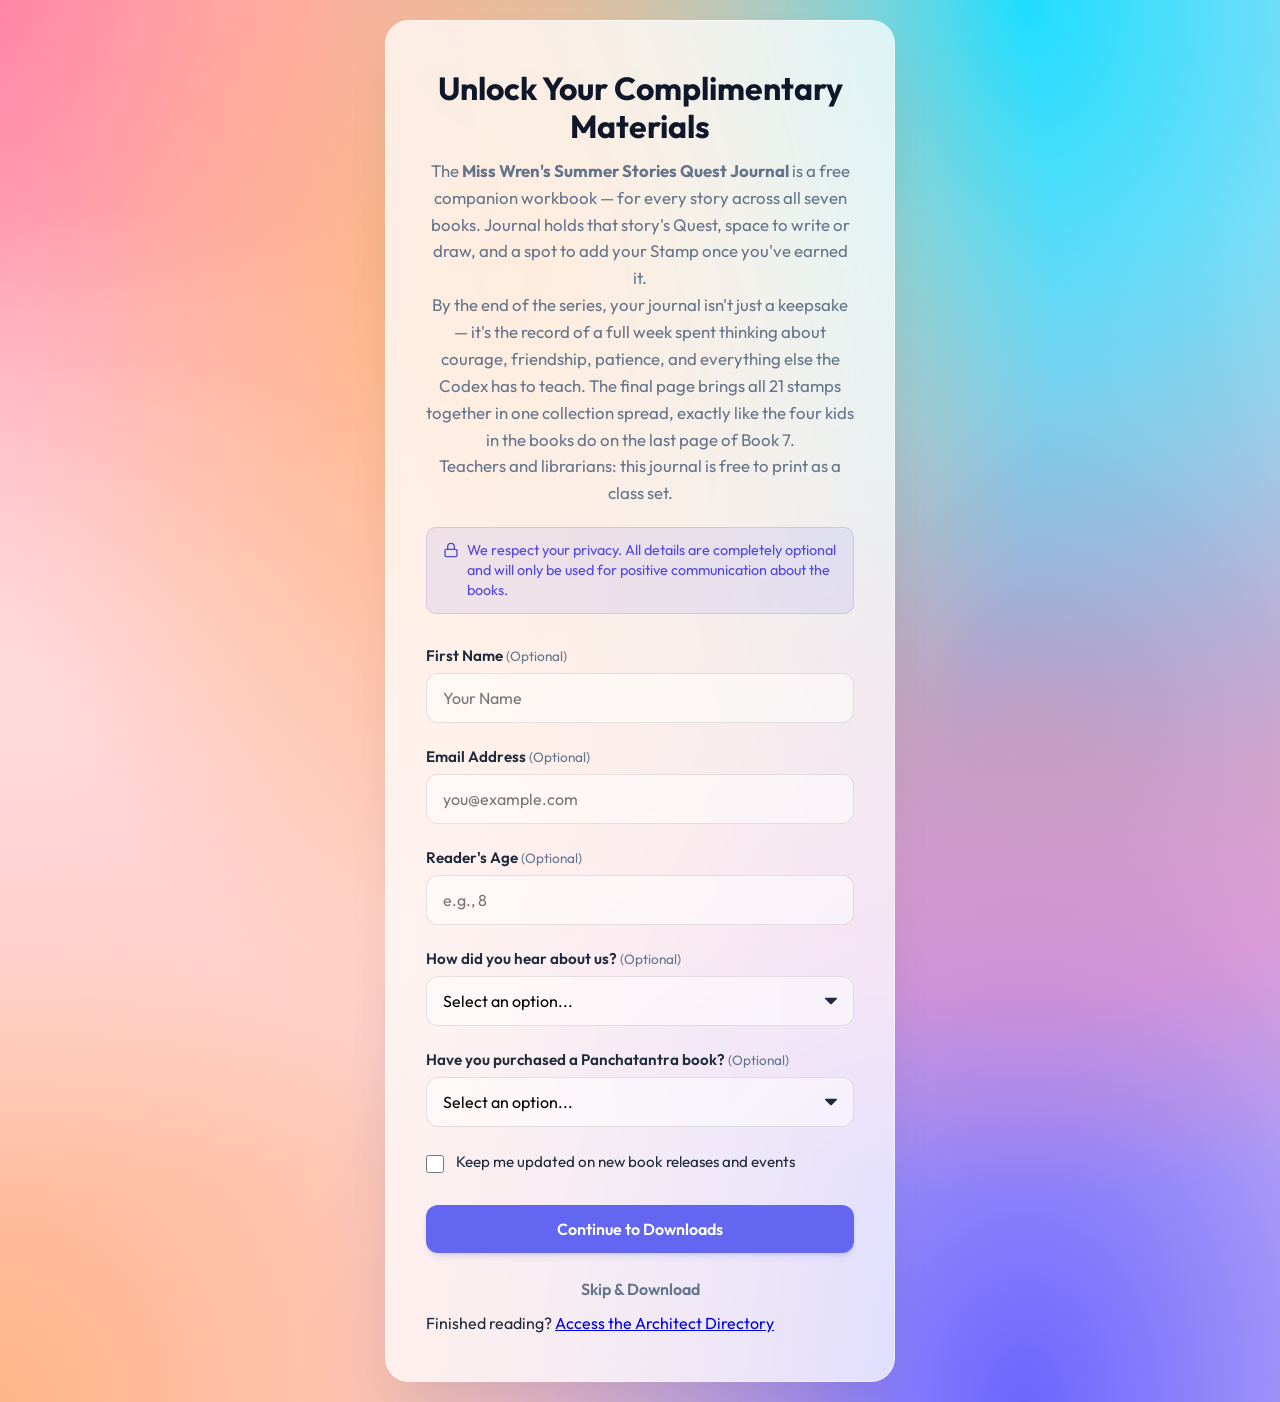
==== commit 92ccd4dd: "Update index.html" ====
--- a/index.html
+++ b/index.html
@@ -21,8 +21,6 @@
             <header class="header">
                 <h1>Unlock Your Complimentary Materials</h1>
                 <div class="quest-journal-promo">
-                      <h2 class="qj-headline">Every quest in the book. A page of your own for every story.</h2>
-                     
                       <p class="qj-intro">
                         The <strong>Miss Wren's Summer Stories Quest Journal</strong> is a free 
                         companion workbook — for every story across all seven books. Journal
@@ -38,15 +36,6 @@
                         of Book 7.
                       </p>
                      
-                      <div class="qj-features">
-                        <h3 class="qj-features-title">What's inside:</h3>
-                        <ul class="qj-features-list">
-                          <li>21 Quest Stamps — one per story, matched to the book you're reading</li>
-                          <li>Writing and drawing space for every quest, sized for kids ages 7–14</li>
-                          <li>A Stamp Collection page to track your progress across the whole series</li>
-                          <li>Print-ready format — perfect for read-alouds, classrooms, and quiet summer afternoons</li>
-                        </ul>
-                      </div>
                       <p class="qj-footnote">
                         Teachers and librarians: this journal is free to print as a class set.
                       </p>
